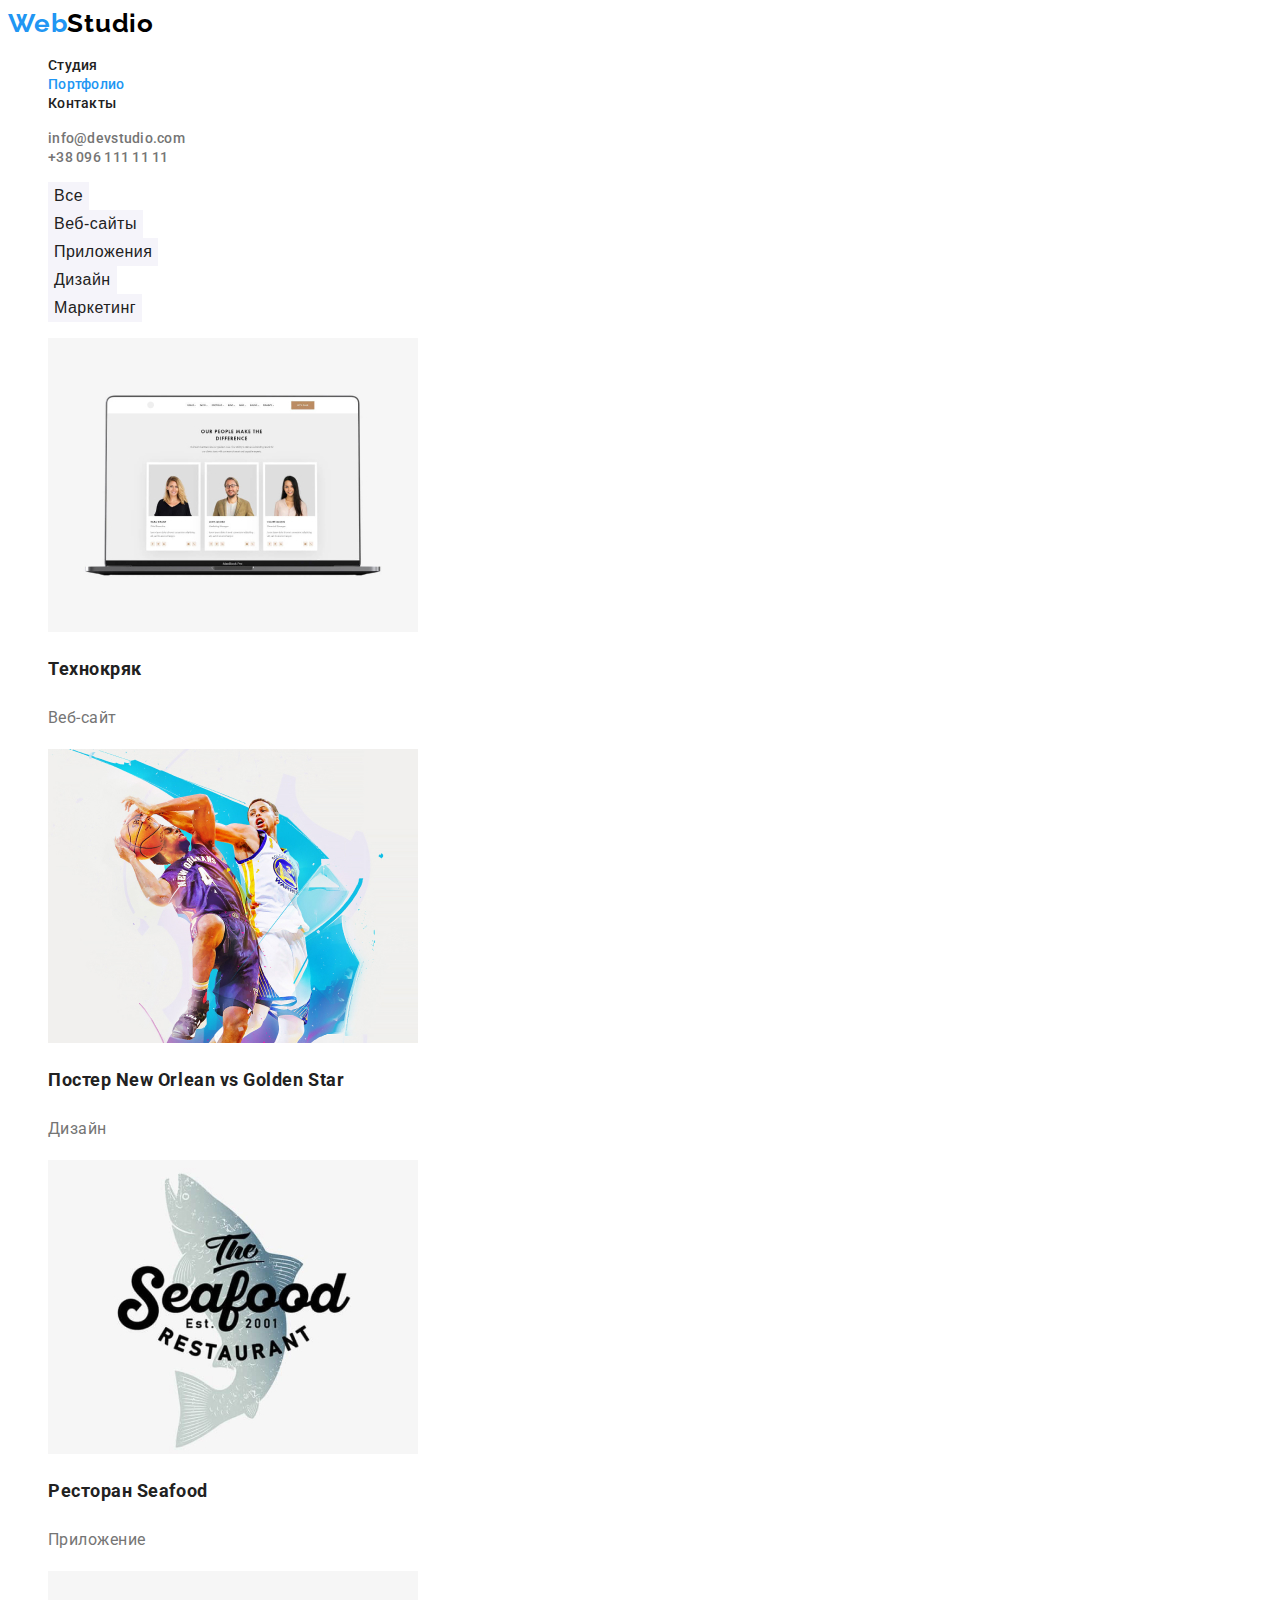
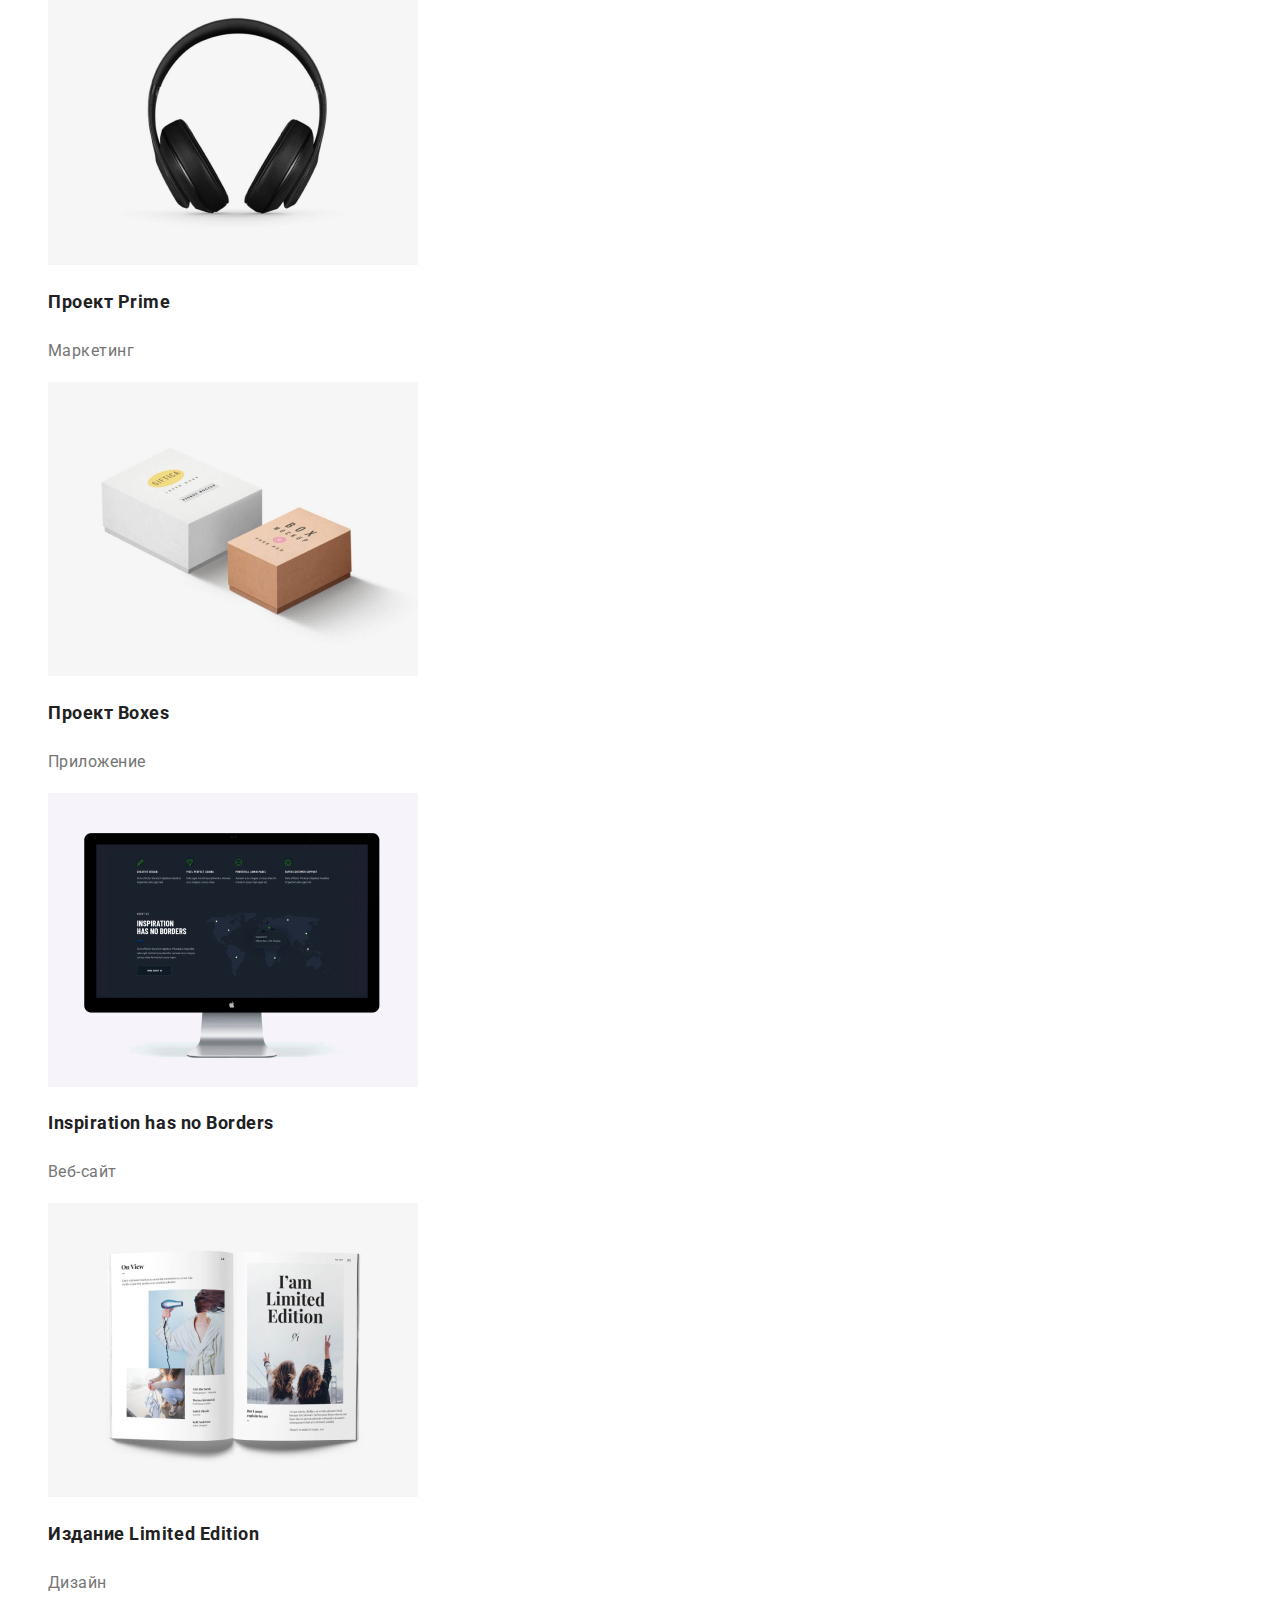
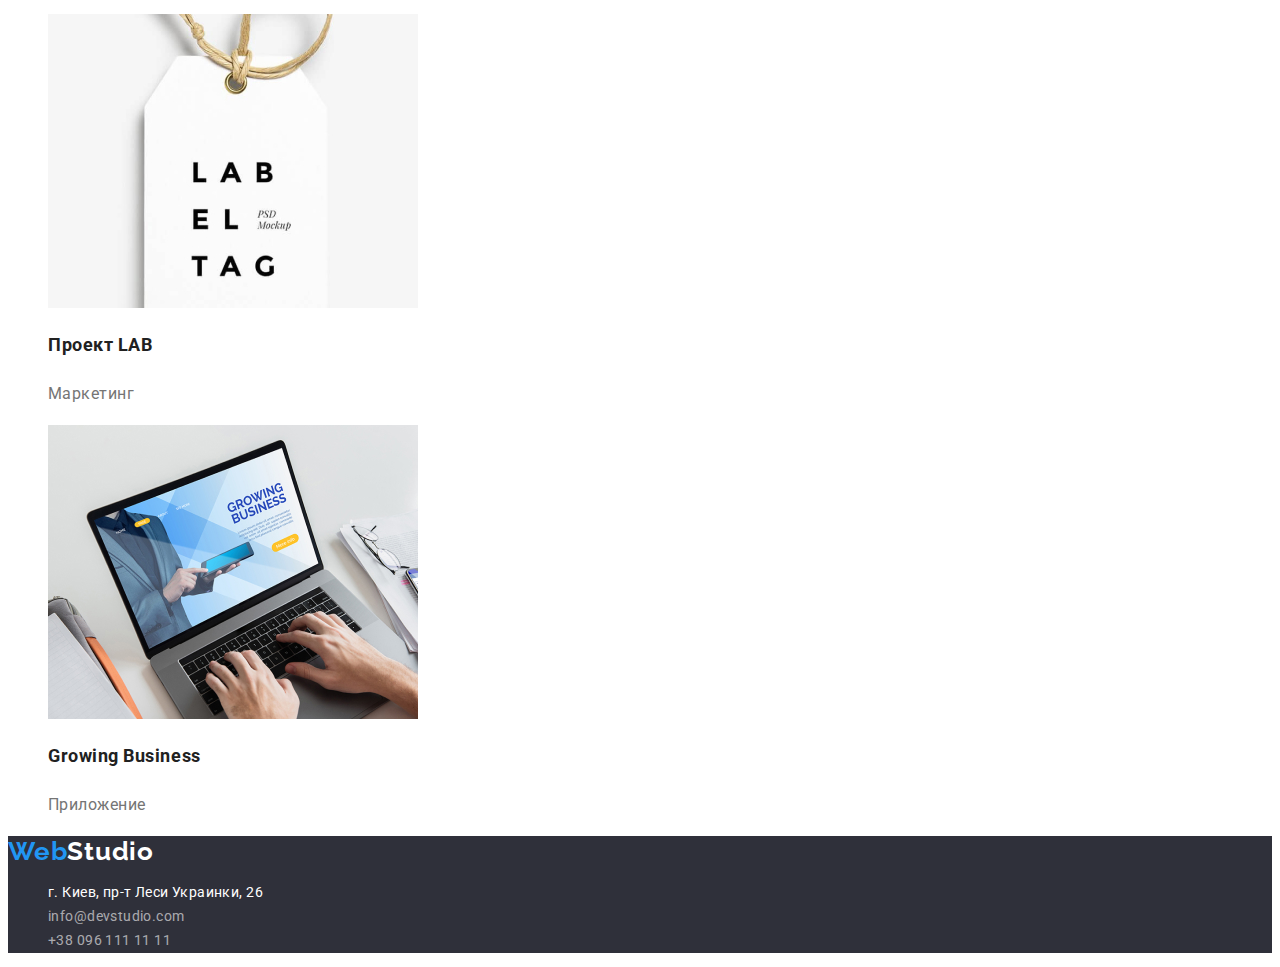
==== portfolio.html @ 3ea31f71 "copy hw-02 files" ====
<!DOCTYPE html>
<html lang="ru">

<head>
    <meta charset="UTF-8">
    <meta http-equiv="X-UA-Compatible" content="IE=edge">
    <meta name="viewport" content="width=device-width, initial-scale=1.0">
    <title>Вебстудия</title>
    <link rel="stylesheet" href="https://cdnjs.cloudflare.com/ajax/libs/modern-normalize/1.0.0/modern-normalize.css"
        integrity="sha512-Zx6MlUMKSVJoQ+83OwhdILe8cSEsCzfqThJd7J/VA2UrK6Ctj85p+xzqfyuNXE5B1k25uUdmJ2OzItbBy9GHAQ=="
        crossorigin="anonymous" />
    <link rel="preconnect" href="https://fonts.gstatic.com">
    <link href="https://fonts.googleapis.com/css2?family=Raleway:wght@700&family=Roboto:wght@400;500;700;900&display=swap"
        rel="stylesheet">
    <link rel="stylesheet" href="./CSS/styles.css">
</head>
<body>
    <header class="header">
        <nav class="menu">
            <a class="link logo" href="index.html"><span class="logo-web-part">Web</span>Studio</a>
            <ul class="navigation-list list">
                <li>
                    <a class="navigation-item link" href="./index.html">Студия</a>
                </li>
                <li>
                    <a class="active-navigation-item navigation-item link" href="./portfolio.html">Портфолио</a>
                </li>
                <li>
                    <a class="navigation-item link" href="">Контакты</a>
                </li>
            </ul>
        </nav>
        <ul class="list">
            <li><a class="header-contacts link" href="mailto:info@devstudio.com">info@devstudio.com</a></li>
            <li><a class="header-contacts link" href="tel:+380961111111">+38 096 111 11 11</a></li>
        </ul>
    </header>
    <main>
        <!-- PORTFOLIO -->
        <section>
            <h1 class="portfolio" hidden>Портфолио</h1>
            <ul class="list">
                <li>
                    <button class="portfolio-btn" type="button">Все</button>
                </li>
                <li>
                    <button class="portfolio-btn" type="button">Веб-сайты</button>
                </li>
                <li>
                    <button class="portfolio-btn" type="button">Приложения</button>
                </li>
                <li>
                    <button class="portfolio-btn" type="button">Дизайн</button>
                </li>
                <li>
                    <button class="portfolio-btn" type="button">Маркетинг</button>
                </li>
            </ul>
            <ul class="list">
                <li>
                    <img src="./images/portfolio/portfolio-1.jpg" alt="Ноутбук" width="370" height="294">
                    <h2 class="portfolio-item">Технокряк</h2>
                    <p class="portfolio-subtitle">Веб-сайт</p>
                </li>
                <li>
                    <img src="./images/portfolio/portfolio-2.jpg" alt="Баскетболисты на постере" width="370" height="294">
                    <h2 class="portfolio-item">Постер New Orlean vs Golden Star</h2>
                    <p class="portfolio-subtitle">Дизайн</p>
                </li>
                <li>
                    <img src="./images/portfolio/portfolio-3.jpg" alt="Логотип ресторана" width="370" height="294">
                    <h2 class="portfolio-item">Ресторан Seafood</h2>
                    <p class="portfolio-subtitle">Приложение</p>
                </li>
                <li>
                    <img src="./images/portfolio/portfolio-4.jpg" alt="Наушники" width="370" height="294">
                    <h2 class="portfolio-item">Проект Prime</h2>
                    <p class="portfolio-subtitle">Маркетинг</p>
                </li>
                <li>
                    <img src="./images/portfolio/portfolio-5.jpg" alt="2 коробки" width="370" height="294">
                    <h2 class="portfolio-item">Проект Boxes</h2>
                    <p class="portfolio-subtitle">Приложение</p>
                </li>
                <li>
                    <img src="./images/portfolio/portfolio-6.jpg" alt="Монитор" width="370" height="294">
                    <h2 class="portfolio-item">Inspiration has no Borders</h2>
                    <p class="portfolio-subtitle">Веб-сайт</p>
                </li>
                <li>
                    <img src="./images/portfolio/portfolio-7.jpg" alt="Разворот книги" width="370" height="294">
                    <h2 class="portfolio-item">Издание Limited Edition</h2>
                    <p class="portfolio-subtitle">Дизайн</p>
                </li>
                <li>
                    <img src="./images/portfolio/portfolio-8.jpg" alt="бирка на веревке" width="370" height="294">
                    <h2 class="portfolio-item">Проект LAB</h2>
                    <p class="portfolio-subtitle">Маркетинг</p>
                </li>
                <li>
                    <img src="./images/portfolio/portfolio-9.jpg" alt="работа за ноутбуком" width="370" height="294">
                    <h2 class="portfolio-item">Growing Business</h2>
                    <p class="portfolio-subtitle">Приложение</p>
            </ul>
        </section>
    </main>
    <footer class="footer">
        <a class="link logo logo-footer" href="index.html"><span class="logo-web-part">Web</span>Studio</a>
        <address class="address">
            <ul class="list">
                <li>
                    <a class="link address" href="https://goo.gl/maps/49gHyc8vdsA3i8d18" rel="noopener noreferrer">г. Киев,
                        пр-т Леси Украинки, 26</a>
                </li>
                <li>
                    <a class="link footer-contacts" href="mailto:info@devstudio.com">info@devstudio.com</a>
                </li>
                <li>
                    <a class="link footer-contacts" href="tel:+380961111111">+38 096 111 11 11</a>
                </li>
            </ul>
        </address>
    </footer>
</body>
</html>
---- CSS/styles.css ----
:root {
  --main-font: 'Roboto', sans-serif;
  --main-color: #212121;
  --secondary-color: #757575;
  --accent-color: #2196f3;
  --accent-button: #188ce8;
  --white: #ffffff;
  --background-light-color: #f5f4fa;
  --background-dark-color: #2f303a;
  --black: #000000;
}

body {
  font-family: var(--main-font);
  color: var(--main-color);
  background-color: var(-white);
}

.link {
  text-decoration: none;
}

.list {
  list-style: none;
}

/* ================COMPONENTS============= */

.logo {
  font-family: 'Raleway', sans-serif;
  font-weight: 700;
  font-size: 26px;
  line-height: 1.19;
  color: var(--black);
  letter-spacing: 0.03em;
}

.logo-footer {
  color: var(--white);
}

.logo-web-part {
  color: var(--accent-color);
}

.title {
  font-weight: 700;
  font-size: 36px;
  line-height: 1.17;
  letter-spacing: 0.03em;
}
/* ================END COMPONENTS============= */

/* ================HEADER============= */

.navigation-item {
  font-weight: 500;
  font-size: 14px;
  line-height: 1.14;
  letter-spacing: 0.02em;
  color: var(--main-color);
}

.navigation-item:hover {
  color: var(--accent-color);
}
.navigation-item:focus {
  color: var(--accent-color);
}

.active-navigation-item {
  color: var(--accent-color);
}

.header-contacts {
  font-weight: 500;
  font-size: 14px;
  line-height: 1.14;
  letter-spacing: 0.02em;
  color: var(--secondary-color);
}
.header-contacts:hover {
  color: var(--accent-color);
}
.header-contacts:focus {
  color: var(--accent-color);
}

.header {
  background-color: var(--white);
}
/* ================END HEADER============= */

/* ================HERO============= */
.main-title {
  font-weight: 900;
  font-size: 44px;
  line-height: 1.36;
  letter-spacing: 0.06em;
  text-transform: uppercase;
  color: var(--white);
}
.modal-btn {
  background-color: var(--accent-color);
  font-weight: 700;
  font-size: 16px;
  line-height: 1.87;
  align-items: center;
  text-align: center;
  letter-spacing: 0.06em;
  color: var(--white);
  font-family: inherit;
  border: 0;
}

.modal-btn:hover {
  background-color: var(--accent-button);
  cursor: pointer;
}
.modal-btn:focus {
  background-color: var(--accent-button);
}

.hero {
  background-color: var(--background-dark-color);
}
/* ================END HERO============= */

/* ================ABOUT============= */
.about-list-item {
  font-weight: 700;
  font-size: 14px;
  line-height: 1.14;
  letter-spacing: 0.03em;
  text-transform: uppercase;
}
.about-list-text {
  font-weight: 400;
  font-size: 14px;
  line-height: 1.71;
  letter-spacing: 0.03em;
  color: var(--secondary-color);
}
/* ================END ABOUT============= */

/* ================TEAM============= */
.team-members {
  font-weight: 500;
  font-size: 16px;
  line-height: 1.19;
  letter-spacing: 0.03em;
}

.member-porofession {
  font-weight: 400;
  font-size: 16px;
  line-height: 1.19;
  letter-spacing: 0.03em;
  color: var(--secondary-color);
}
.team {
  background-color: var(--background-light-color);
}
/* ================END TEAM============= */

/* ================FOOTER============= */

.address {
  font-style: normal;
  font-weight: 400;
  font-size: 14px;
  line-height: 1.71;
  letter-spacing: 0.03em;
  color: var(--white);
}
.address:hover {
  color: var(--accent-color);
}
.address:focus {
  color: var(--accent-color);
}

.footer-contacts {
  font-weight: 400;
  font-size: 14px;
  line-height: 1.71;
  letter-spacing: 0.03em;
  color: rgba(255, 255, 255, 0.6);
}
.footer-contacts:hover {
  color: var(--accent-color);
}
.footer-contacts:focus {
  color: var(--accent-color);
}
.footer {
  background-color: var(--background-dark-color);
}

/* ================END FOOTER============= */

/* *************** portfolio.html **************** */

/* ================PORTFOLIO============= */
.portfolio-btn {
  font-weight: 500;
  font-size: 16px;
  line-height: 1.63;
  text-align: center;
  letter-spacing: 0.03em;
  color: var(--main-color);
  border: 0;
  background-color: var(--background-light-color);
}

.portfolio-btn:hover {
  color: var(--white);
  cursor: pointer;
  background-color: var(--accent-color);
}
.portfolio-btn:focus {
  color: var(--white);
  cursor: pointer;
  background-color: var(--accent-color);
}

.portfolio-item {
  font-weight: 700;
  font-size: 18px;
  line-height: 2;
  letter-spacing: 0.03em;
}

.portfolio-subtitle {
  font-size: 16px;
  line-height: 1.87;
  letter-spacing: 0.03em;
  color: var(--secondary-color);
}
/* ================END PORTFOLIO============= */ ;
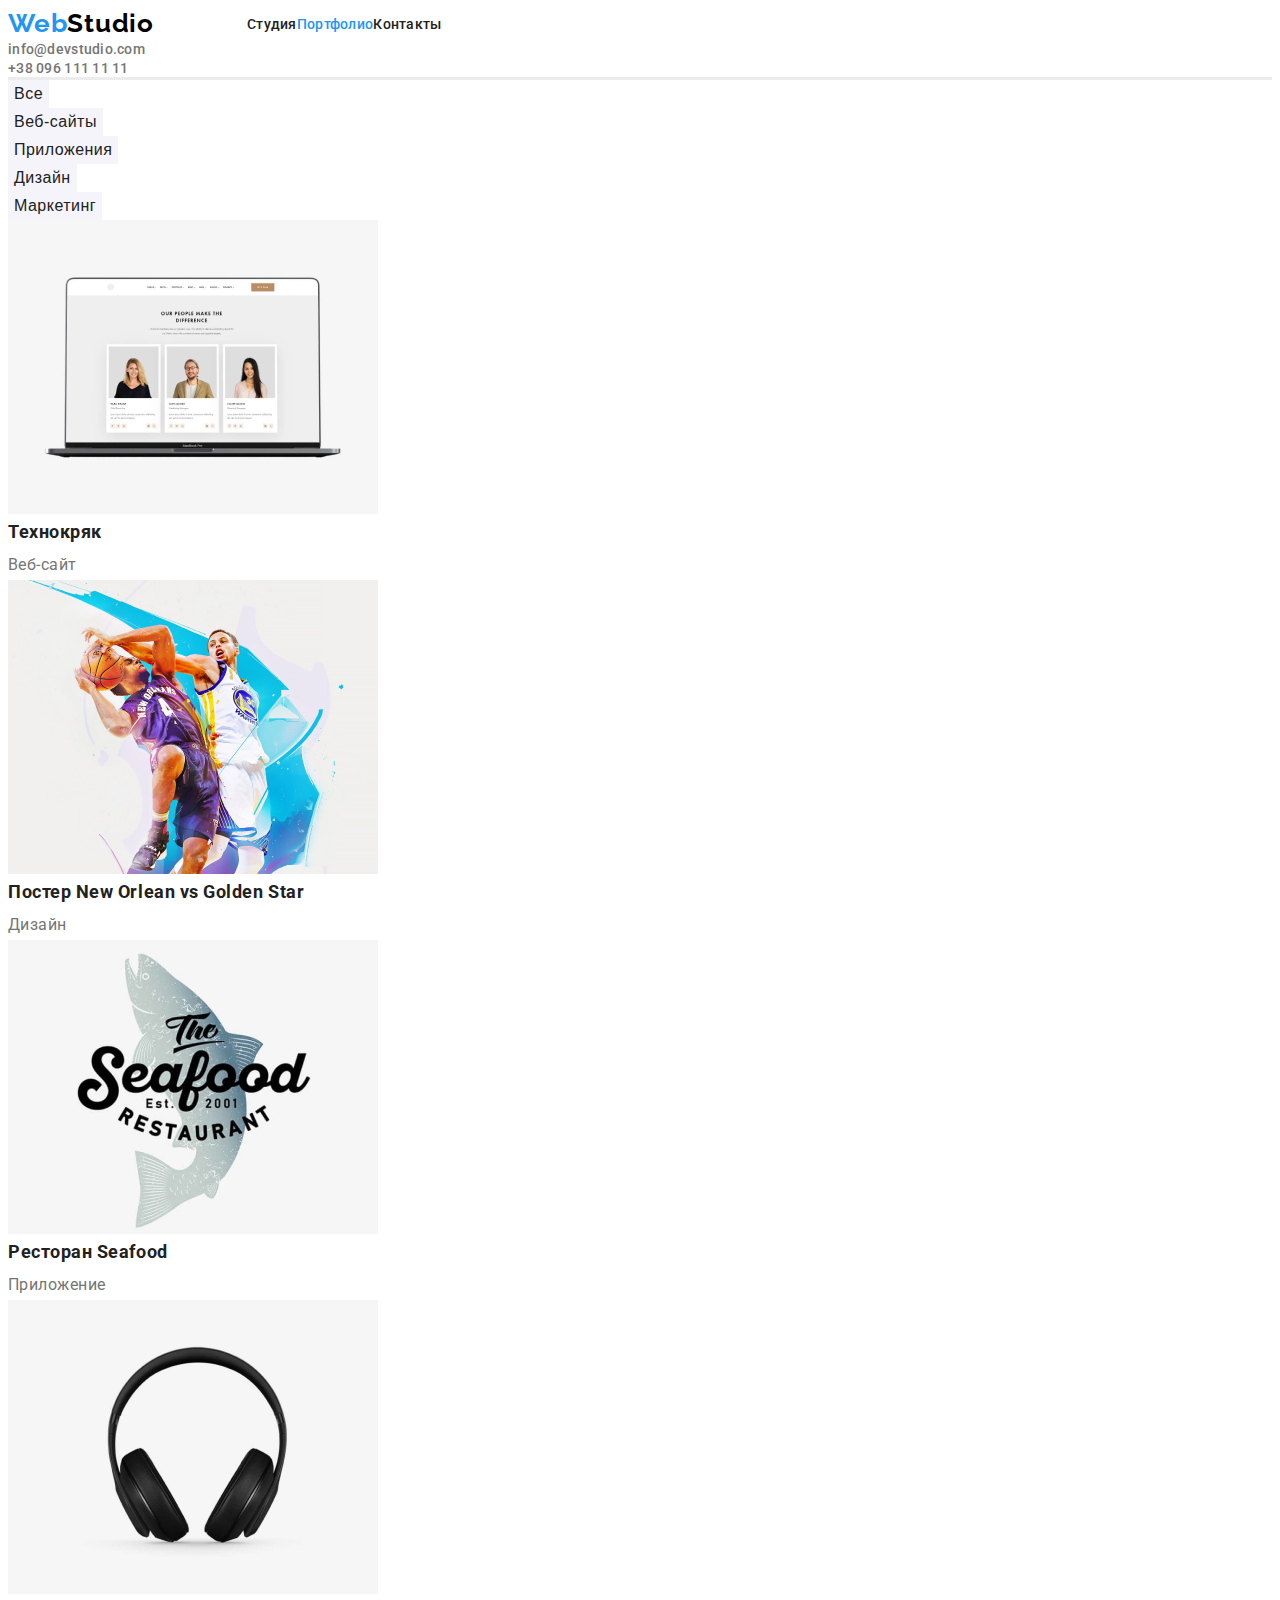
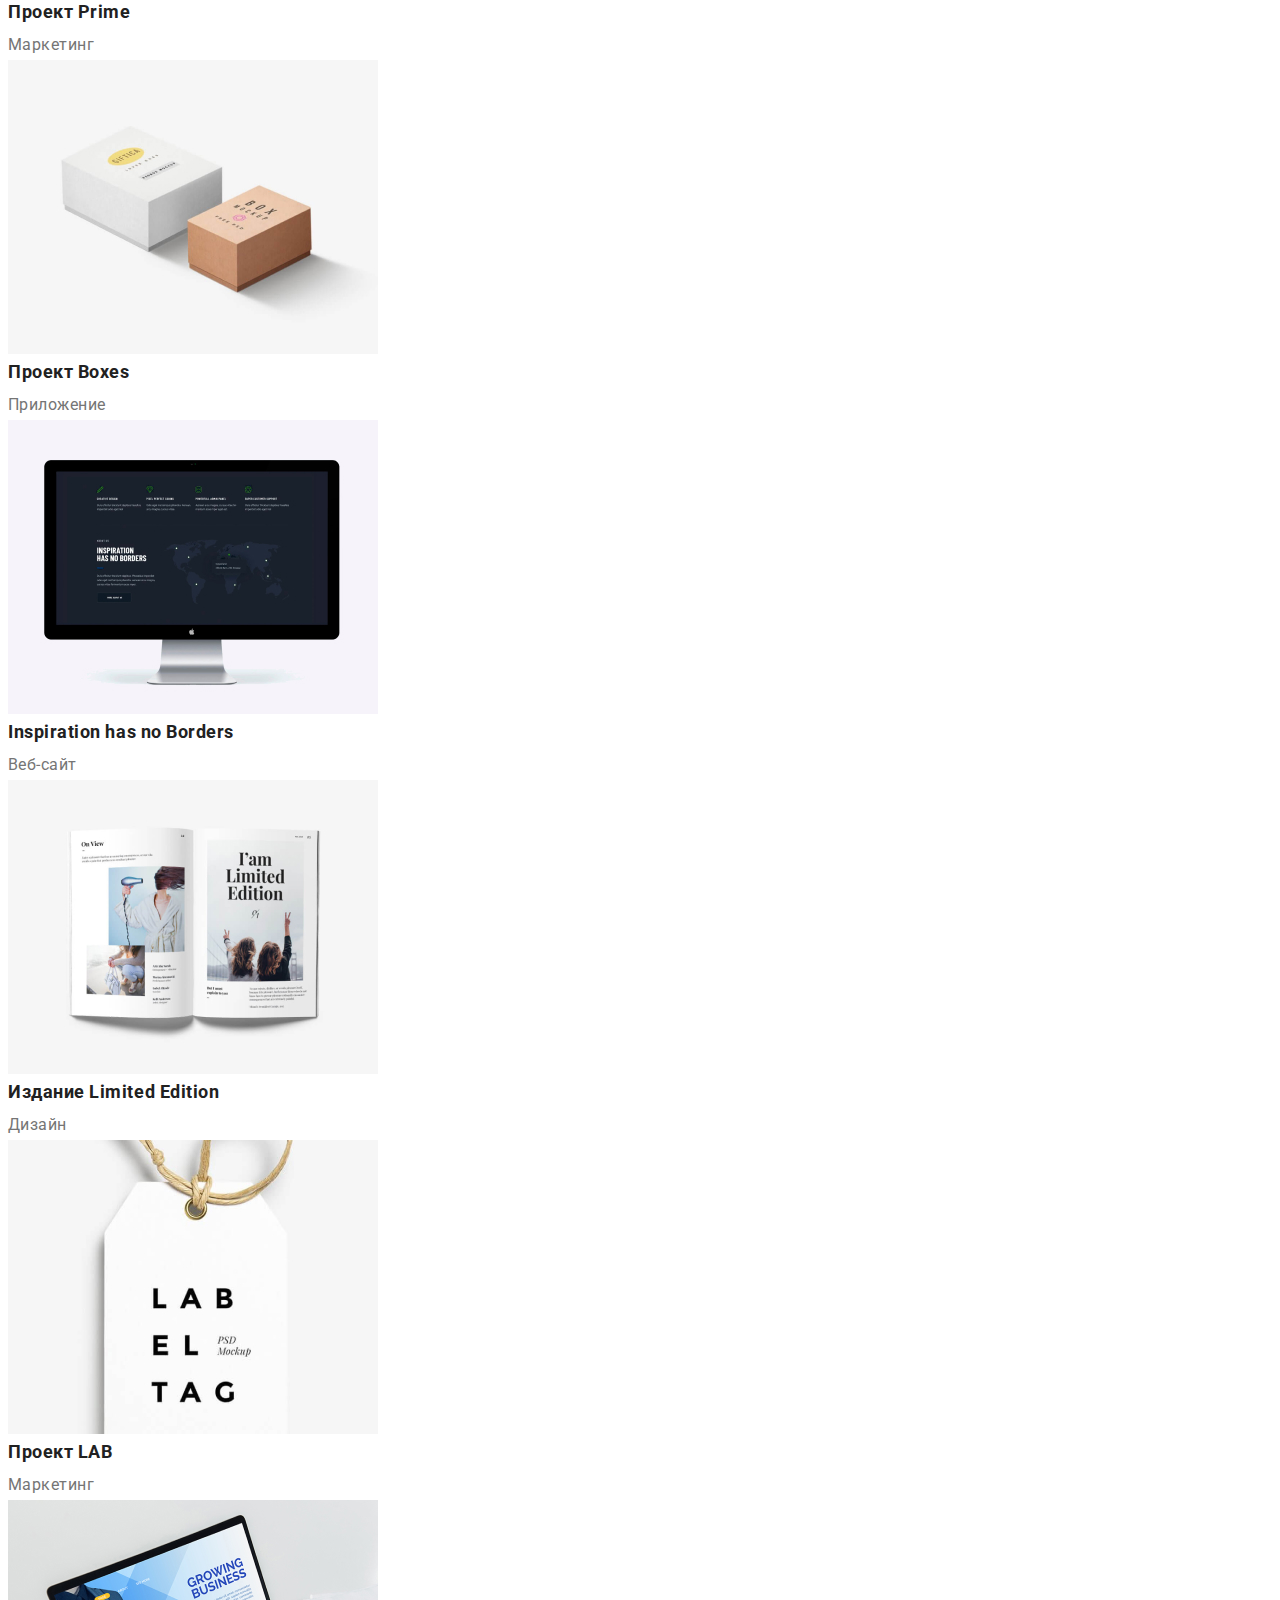
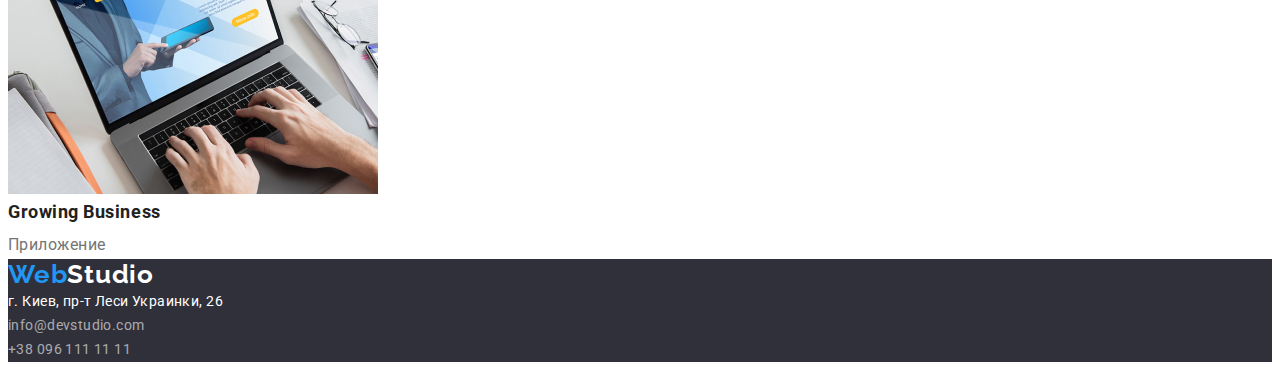
==== commit 27784999: "done 3 sections" ====
--- a/portfolio.html
+++ b/portfolio.html
@@ -20,13 +20,13 @@
             <a class="link logo" href="index.html"><span class="logo-web-part">Web</span>Studio</a>
             <ul class="navigation-list list">
                 <li>
-                    <a class="navigation-item link" href="./index.html">Студия</a>
+                    <a class="navigation-link link" href="./index.html">Студия</a>
                 </li>
                 <li>
-                    <a class="active-navigation-item navigation-item link" href="./portfolio.html">Портфолио</a>
+                    <a class="active-navigation-link navigation-link link" href="./portfolio.html">Портфолио</a>
                 </li>
                 <li>
-                    <a class="navigation-item link" href="">Контакты</a>
+                    <a class="navigation-link link" href="">Контакты</a>
                 </li>
             </ul>
         </nav>
--- a/CSS/styles.css
+++ b/CSS/styles.css
@@ -1,3 +1,34 @@
+p,
+h1,
+h2,
+h3,
+h4,
+h5,
+h6 {
+  margin: 0;
+}
+
+ul,
+ol {
+  padding: 0;
+  margin: 0;
+}
+
+img {
+  display: block;
+}
+
+.visually-hidden {
+  position: absolute;
+  width: 1px;
+  height: 1px;
+  margin: -1px;
+  padding: 0;
+  overflow: hidden;
+  border: 0;
+  clip: rect(0 0 0 0);
+}
+
 :root {
   --main-font: 'Roboto', sans-serif;
   --main-color: #212121;
@@ -16,6 +47,11 @@
   background-color: var(-white);
 }
 
+*::before,
+*::after {
+  box-sizing: border-box;
+}
+
 .link {
   text-decoration: none;
 }
@@ -48,12 +84,49 @@
   font-size: 36px;
   line-height: 1.17;
   letter-spacing: 0.03em;
+  margin: 0 auto;
+}
+
+.container {
+  width: 1200px;
+  margin: 0 auto;
+  padding: 0 15px;
+}
+
+.section {
+  padding: 94px 0px;
+}
+.section + .what-we-do {
+  padding-top: 0;
 }
 /* ================END COMPONENTS============= */
 
 /* ================HEADER============= */
-
-.navigation-item {
+.header {
+  background-color: var(--white);
+  border-bottom: #ececec solid;
+}
+.header .container {
+  display: flex;
+  align-items: center;
+  padding-top: 24px;
+  padding-bottom: 25px;
+}
+
+.header .logo {
+  margin-right: 93px;
+}
+
+.menu {
+  display: flex;
+  align-items: center;
+}
+
+.navigation-list {
+  display: flex;
+}
+
+.navigation-link {
   font-weight: 500;
   font-size: 14px;
   line-height: 1.14;
@@ -61,15 +134,28 @@
   color: var(--main-color);
 }
 
-.navigation-item:hover {
-  color: var(--accent-color);
-}
-.navigation-item:focus {
-  color: var(--accent-color);
-}
-
-.active-navigation-item {
-  color: var(--accent-color);
+.navigation-item:not(:last-child) {
+  margin-right: 50px;
+}
+
+.navigation-link:hover {
+  color: var(--accent-color);
+}
+.navigation-link:focus {
+  color: var(--accent-color);
+}
+
+.active-navigation-link {
+  color: var(--accent-color);
+}
+
+.contact-list {
+  display: flex;
+  margin-left: auto;
+}
+
+.header-contact:not(:last-child) {
+  margin-right: 50px;
 }
 
 .header-contacts {
@@ -79,19 +165,24 @@
   letter-spacing: 0.02em;
   color: var(--secondary-color);
 }
+
 .header-contacts:hover {
   color: var(--accent-color);
 }
+
 .header-contacts:focus {
   color: var(--accent-color);
 }
 
-.header {
-  background-color: var(--white);
-}
 /* ================END HEADER============= */
 
 /* ================HERO============= */
+.hero {
+  background-color: var(--background-dark-color);
+  padding-top: 200px;
+  padding-bottom: 200px;
+}
+
 .main-title {
   font-weight: 900;
   font-size: 44px;
@@ -99,8 +190,12 @@
   letter-spacing: 0.06em;
   text-transform: uppercase;
   color: var(--white);
+  width: 696px;
+  text-align: center;
+  margin: 0 auto;
 }
 .modal-btn {
+  display: block;
   background-color: var(--accent-color);
   font-weight: 700;
   font-size: 16px;
@@ -111,6 +206,11 @@
   color: var(--white);
   font-family: inherit;
   border: 0;
+  border-radius: 4px;
+  margin-top: 30px;
+  min-width: 200px;
+  padding: 10px 32px;
+  margin: 30px auto 0;
 }
 
 .modal-btn:hover {
@@ -121,18 +221,27 @@
   background-color: var(--accent-button);
 }
 
-.hero {
-  background-color: var(--background-dark-color);
-}
 /* ================END HERO============= */
 
 /* ================ABOUT============= */
+.about-list {
+  display: flex;
+}
+
+.about-element {
+  width: 270px;
+}
+.about-element:not(:last-child) {
+  margin-right: 30px;
+}
+
 .about-list-item {
   font-weight: 700;
   font-size: 14px;
   line-height: 1.14;
   letter-spacing: 0.03em;
   text-transform: uppercase;
+  margin-bottom: 10px;
 }
 .about-list-text {
   font-weight: 400;
@@ -141,6 +250,7 @@
   letter-spacing: 0.03em;
   color: var(--secondary-color);
 }
+
 /* ================END ABOUT============= */
 
 /* ================TEAM============= */
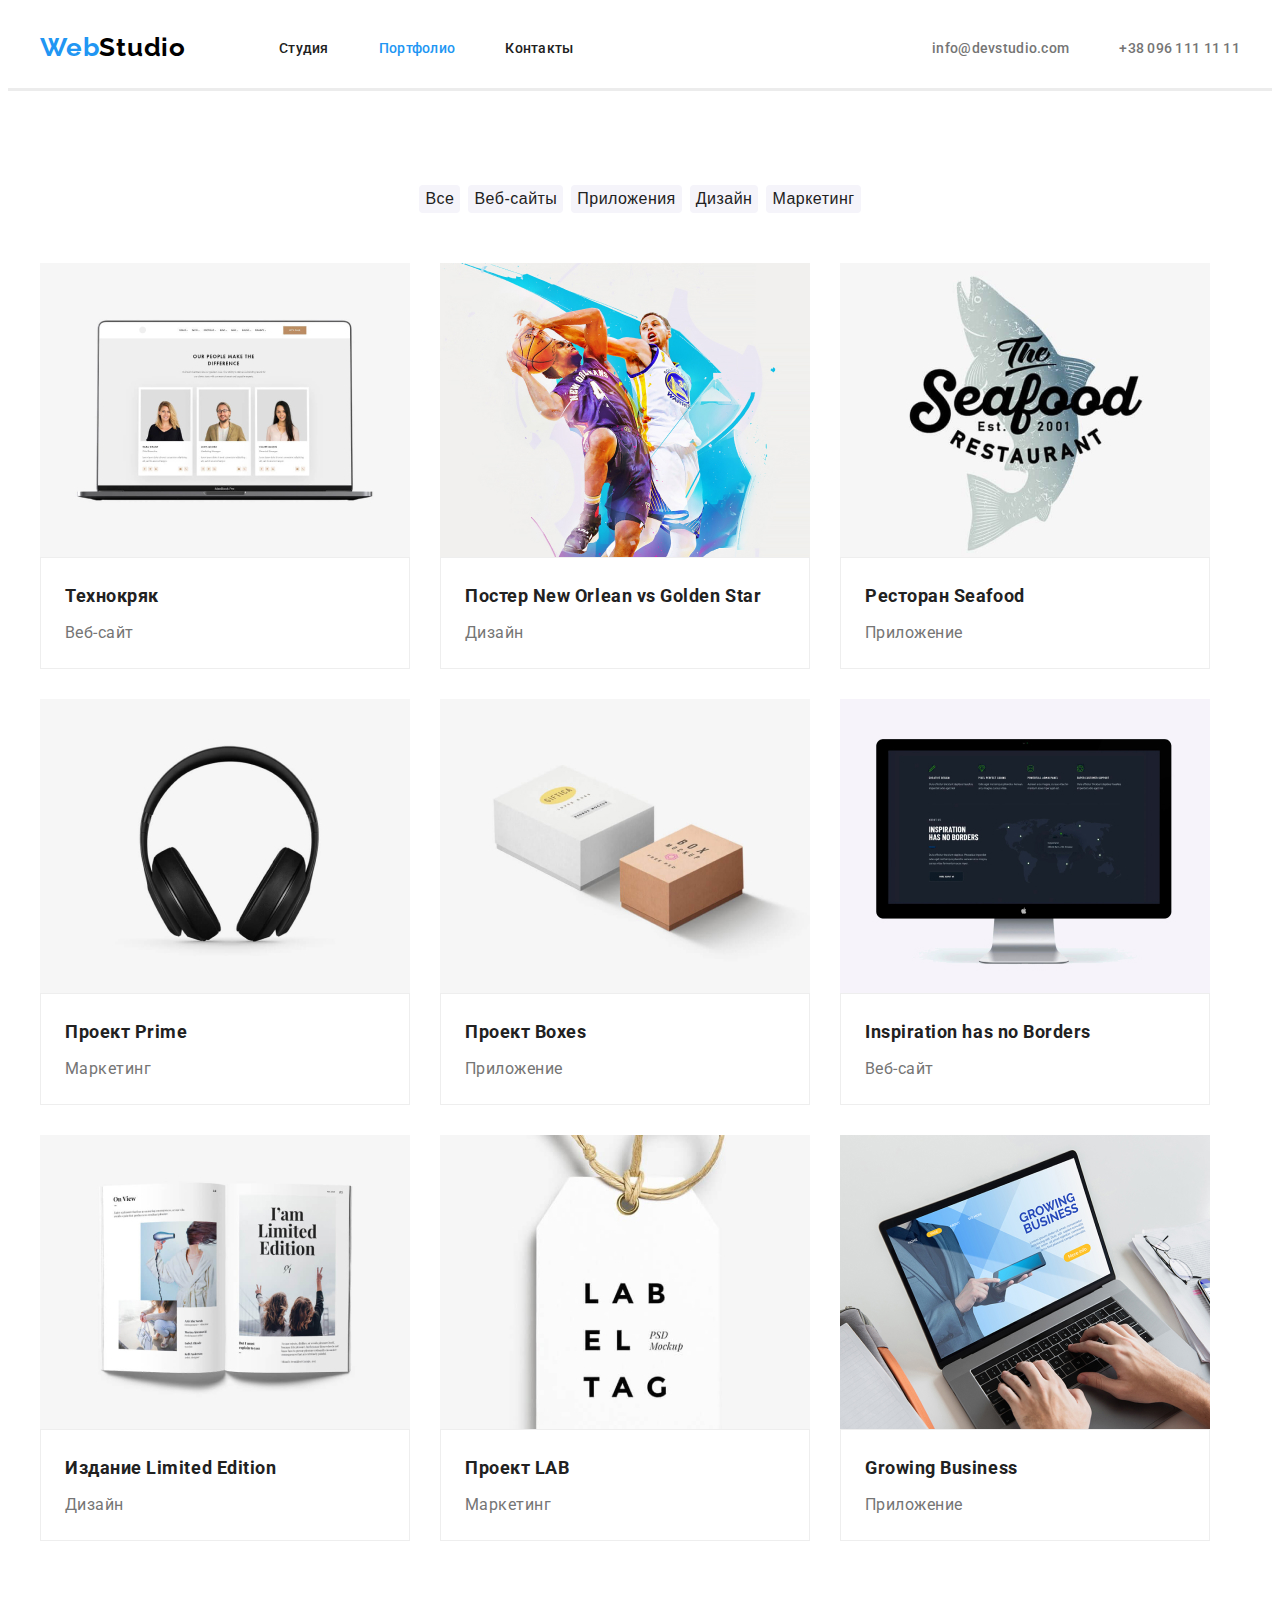
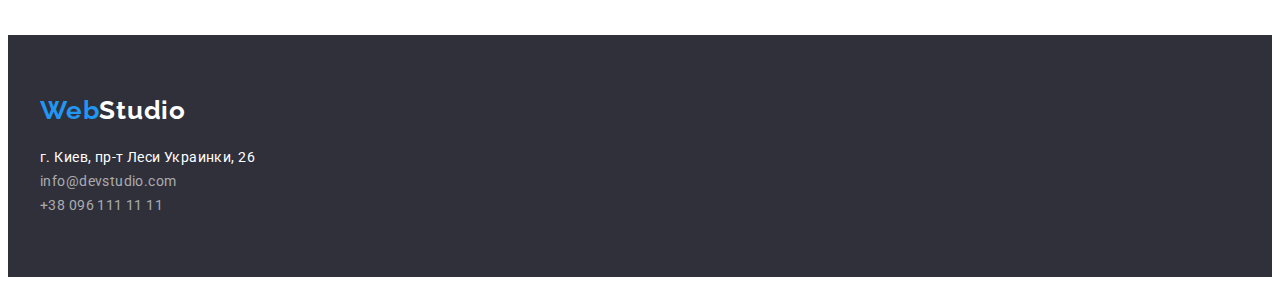
==== commit 0585a3f0: "hw-03 done" ====
--- a/portfolio.html
+++ b/portfolio.html
@@ -16,110 +16,137 @@
 </head>
 <body>
     <header class="header">
-        <nav class="menu">
-            <a class="link logo" href="index.html"><span class="logo-web-part">Web</span>Studio</a>
-            <ul class="navigation-list list">
-                <li>
-                    <a class="navigation-link link" href="./index.html">Студия</a>
-                </li>
-                <li>
-                    <a class="active-navigation-link navigation-link link" href="./portfolio.html">Портфолио</a>
-                </li>
-                <li>
-                    <a class="navigation-link link" href="">Контакты</a>
+        <div class="container">
+            <nav class="menu">
+                <a class="link logo" href="index.html"><span class="logo-web-part">Web</span>Studio</a>
+                <ul class="navigation-list list">
+                    <li class="navigation-item">
+                        <a class="navigation-link link" href="./index.html">Студия</a>
+                    </li>
+                    <li class="navigation-item">
+                        <a class="active-navigation-link navigation-link link" href="./portfolio.html">Портфолио</a>
+                    </li>
+                    <li class="navigation-item">
+                        <a class="navigation-link link" href="">Контакты</a>
+                    </li>
+                </ul>
+            </nav>
+            <ul class="contact-list list">
+                <li class="header-contact"><a class="header-contacts link"
+                        href="mailto:info@devstudio.com">info@devstudio.com</a></li>
+                <li class="header-contact"><a class="header-contacts link" href="tel:+380961111111">+38 096 111 11 11</a>
                 </li>
             </ul>
-        </nav>
-        <ul class="list">
-            <li><a class="header-contacts link" href="mailto:info@devstudio.com">info@devstudio.com</a></li>
-            <li><a class="header-contacts link" href="tel:+380961111111">+38 096 111 11 11</a></li>
-        </ul>
+        </div>
     </header>
     <main>
         <!-- PORTFOLIO -->
-        <section>
-            <h1 class="portfolio" hidden>Портфолио</h1>
-            <ul class="list">
-                <li>
-                    <button class="portfolio-btn" type="button">Все</button>
-                </li>
-                <li>
-                    <button class="portfolio-btn" type="button">Веб-сайты</button>
-                </li>
-                <li>
-                    <button class="portfolio-btn" type="button">Приложения</button>
-                </li>
-                <li>
-                    <button class="portfolio-btn" type="button">Дизайн</button>
-                </li>
-                <li>
-                    <button class="portfolio-btn" type="button">Маркетинг</button>
-                </li>
-            </ul>
-            <ul class="list">
-                <li>
-                    <img src="./images/portfolio/portfolio-1.jpg" alt="Ноутбук" width="370" height="294">
-                    <h2 class="portfolio-item">Технокряк</h2>
-                    <p class="portfolio-subtitle">Веб-сайт</p>
-                </li>
-                <li>
-                    <img src="./images/portfolio/portfolio-2.jpg" alt="Баскетболисты на постере" width="370" height="294">
-                    <h2 class="portfolio-item">Постер New Orlean vs Golden Star</h2>
-                    <p class="portfolio-subtitle">Дизайн</p>
-                </li>
-                <li>
-                    <img src="./images/portfolio/portfolio-3.jpg" alt="Логотип ресторана" width="370" height="294">
-                    <h2 class="portfolio-item">Ресторан Seafood</h2>
-                    <p class="portfolio-subtitle">Приложение</p>
-                </li>
-                <li>
-                    <img src="./images/portfolio/portfolio-4.jpg" alt="Наушники" width="370" height="294">
-                    <h2 class="portfolio-item">Проект Prime</h2>
-                    <p class="portfolio-subtitle">Маркетинг</p>
-                </li>
-                <li>
-                    <img src="./images/portfolio/portfolio-5.jpg" alt="2 коробки" width="370" height="294">
-                    <h2 class="portfolio-item">Проект Boxes</h2>
-                    <p class="portfolio-subtitle">Приложение</p>
-                </li>
-                <li>
-                    <img src="./images/portfolio/portfolio-6.jpg" alt="Монитор" width="370" height="294">
-                    <h2 class="portfolio-item">Inspiration has no Borders</h2>
-                    <p class="portfolio-subtitle">Веб-сайт</p>
-                </li>
-                <li>
-                    <img src="./images/portfolio/portfolio-7.jpg" alt="Разворот книги" width="370" height="294">
-                    <h2 class="portfolio-item">Издание Limited Edition</h2>
-                    <p class="portfolio-subtitle">Дизайн</p>
-                </li>
-                <li>
-                    <img src="./images/portfolio/portfolio-8.jpg" alt="бирка на веревке" width="370" height="294">
-                    <h2 class="portfolio-item">Проект LAB</h2>
-                    <p class="portfolio-subtitle">Маркетинг</p>
-                </li>
-                <li>
-                    <img src="./images/portfolio/portfolio-9.jpg" alt="работа за ноутбуком" width="370" height="294">
-                    <h2 class="portfolio-item">Growing Business</h2>
-                    <p class="portfolio-subtitle">Приложение</p>
-            </ul>
+        <section class="section">
+            <div class="container">
+                <h1 class="portfolio visually-hidden">Портфолио</h1>
+                <ul class="portfolio-btn-list list">
+                    <li class="portfolio-btn-list-item">
+                        <button class="portfolio-btn" type="button">Все</button>
+                    </li>
+                    <li class="portfolio-btn-list-item">
+                        <button class="portfolio-btn" type="button">Веб-сайты</button>
+                    </li>
+                    <li class="portfolio-btn-list-item">
+                        <button class="portfolio-btn" type="button">Приложения</button>
+                    </li>
+                    <li class="portfolio-btn-list-item">
+                        <button class="portfolio-btn" type="button">Дизайн</button>
+                    </li>
+                    <li class="portfolio-btn-list-item">
+                        <button class="portfolio-btn" type="button">Маркетинг</button>
+                    </li>
+                </ul>
+                <ul class="portfolio-list list">
+                    <li class="portfolio-list-item">
+                        <img src="./images/portfolio/portfolio-1.jpg" alt="Ноутбук" width="370" height="294">
+                        <div class="portfolio-subtitle-wrapper">
+                            <h2 class="portfolio-item">Технокряк</h2>
+                            <p class="portfolio-subtitle">Веб-сайт</p>
+                        </div>
+                    </li>
+                    <li class="portfolio-list-item">
+                        <img src="./images/portfolio/portfolio-2.jpg" alt="Баскетболисты на постере" width="370" height="294">
+                        <div class="portfolio-subtitle-wrapper">
+                            <h2 class="portfolio-item">Постер New Orlean vs Golden Star</h2>
+                            <p class="portfolio-subtitle">Дизайн</p>
+                        </div>
+                    </li>
+                    <li class="portfolio-list-item">
+                        <img src="./images/portfolio/portfolio-3.jpg" alt="Логотип ресторана" width="370" height="294">
+                        <div class="portfolio-subtitle-wrapper">
+                            <h2 class="portfolio-item">Ресторан Seafood</h2>
+                            <p class="portfolio-subtitle">Приложение</p>
+                        </div>
+                    </li>
+                    <li class="portfolio-list-item">
+                        <img src="./images/portfolio/portfolio-4.jpg" alt="Наушники" width="370" height="294">
+                        <div class="portfolio-subtitle-wrapper">
+                            <h2 class="portfolio-item">Проект Prime</h2>
+                            <p class="portfolio-subtitle">Маркетинг</p>
+                        </div>                
+                        </li>
+                    <li class="portfolio-list-item">
+                        <img src="./images/portfolio/portfolio-5.jpg" alt="2 коробки" width="370" height="294">
+                        <div class="portfolio-subtitle-wrapper">
+                            <h2 class="portfolio-item">Проект Boxes</h2>
+                            <p class="portfolio-subtitle">Приложение</p>
+                        </div>
+                    </li>
+                    <li class="portfolio-list-item">
+                        <img src="./images/portfolio/portfolio-6.jpg" alt="Монитор" width="370" height="294">
+                        <div class="portfolio-subtitle-wrapper">
+                            <h2 class="portfolio-item">Inspiration has no Borders</h2>
+                            <p class="portfolio-subtitle">Веб-сайт</p>
+                        </div>              
+                    </li>
+                    <li class="portfolio-list-item">
+                        <img src="./images/portfolio/portfolio-7.jpg" alt="Разворот книги" width="370" height="294">
+                        <div class="portfolio-subtitle-wrapper">
+                            <h2 class="portfolio-item">Издание Limited Edition</h2>
+                            <p class="portfolio-subtitle">Дизайн</p>
+                        </div>             
+                    </li>
+                    <li class="portfolio-list-item">
+                        <img src="./images/portfolio/portfolio-8.jpg" alt="бирка на веревке" width="370" height="294">
+                        <div class="portfolio-subtitle-wrapper">
+                            <h2 class="portfolio-item">Проект LAB</h2>
+                            <p class="portfolio-subtitle">Маркетинг</p>
+                        </div>                
+                        </li>
+                    <li class="portfolio-list-item">
+                        <img src="./images/portfolio/portfolio-9.jpg" alt="работа за ноутбуком" width="370" height="294">
+                        <div class="portfolio-subtitle-wrapper">
+                            <h2 class="portfolio-item">Growing Business</h2>
+                            <p class="portfolio-subtitle">Приложение</p>
+                        </div>
+                    </li>
+                </ul>
+            </div>
         </section>
     </main>
     <footer class="footer">
-        <a class="link logo logo-footer" href="index.html"><span class="logo-web-part">Web</span>Studio</a>
-        <address class="address">
-            <ul class="list">
-                <li>
-                    <a class="link address" href="https://goo.gl/maps/49gHyc8vdsA3i8d18" rel="noopener noreferrer">г. Киев,
-                        пр-т Леси Украинки, 26</a>
-                </li>
-                <li>
-                    <a class="link footer-contacts" href="mailto:info@devstudio.com">info@devstudio.com</a>
-                </li>
-                <li>
-                    <a class="link footer-contacts" href="tel:+380961111111">+38 096 111 11 11</a>
-                </li>
-            </ul>
-        </address>
+        <div class="container">
+            <a class="link logo logo-footer" href="index.html"><span class="logo-web-part">Web</span>Studio</a>
+            <address class="address">
+                <ul class="list">
+                    <li>
+                        <a class="link address" href="https://goo.gl/maps/49gHyc8vdsA3i8d18" rel="noopener noreferrer">г.
+                            Киев, пр-т Леси Украинки, 26</a>
+                    </li>
+                    <li>
+                        <a class="link footer-contacts" href="mailto:info@devstudio.com">info@devstudio.com</a>
+                    </li>
+                    <li>
+                        <a class="link footer-contacts" href="tel:+380961111111">+38 096 111 11 11</a>
+                    </li>
+                </ul>
+            </address>
+        </div>
     </footer>
 </body>
 </html>--- a/CSS/styles.css
+++ b/CSS/styles.css
@@ -61,7 +61,6 @@
 }
 
 /* ================COMPONENTS============= */
-
 .logo {
   font-family: 'Raleway', sans-serif;
   font-weight: 700;
@@ -85,6 +84,8 @@
   line-height: 1.17;
   letter-spacing: 0.03em;
   margin: 0 auto;
+  margin-bottom: 50px;
+  text-align: center;
 }
 
 .container {
@@ -96,9 +97,7 @@
 .section {
   padding: 94px 0px;
 }
-.section + .what-we-do {
-  padding-top: 0;
-}
+
 /* ================END COMPONENTS============= */
 
 /* ================HEADER============= */
@@ -207,7 +206,6 @@
   font-family: inherit;
   border: 0;
   border-radius: 4px;
-  margin-top: 30px;
   min-width: 200px;
   padding: 10px 32px;
   margin: 30px auto 0;
@@ -253,12 +251,45 @@
 
 /* ================END ABOUT============= */
 
+/* ================WHAT WE DO============= */
+.section + .what-we-do {
+  padding-top: 0;
+}
+
+.we-do-list {
+  display: flex;
+  justify-content: space-between;
+}
+
+/* ================WHAT WE DO============= */
+
 /* ================TEAM============= */
+.team-list {
+  display: flex;
+  flex-wrap: wrap;
+  margin-left: -30px;
+  margin-top: -30px;
+}
+
+.team-member-card {
+  flex-basis: calc (100% / 4 - 30px);
+  margin-left: 30px;
+  margin-top: 30px;
+  background-color: var(--white);
+  border-radius: 0px 0px 4px 4px;
+  padding-bottom: 30px;
+  box-shadow: 0px 1px 3px rgba(0, 0, 0, 0.12), 0px 1px 1px rgba(0, 0, 0, 0.14),
+    0px 2px 1px rgba(0, 0, 0, 0.2);
+}
+
 .team-members {
   font-weight: 500;
   font-size: 16px;
   line-height: 1.19;
   letter-spacing: 0.03em;
+  text-align: center;
+
+  margin-top: 30px;
 }
 
 .member-porofession {
@@ -267,6 +298,9 @@
   line-height: 1.19;
   letter-spacing: 0.03em;
   color: var(--secondary-color);
+  text-align: center;
+
+  margin-top: 10px;
 }
 .team {
   background-color: var(--background-light-color);
@@ -274,6 +308,10 @@
 /* ================END TEAM============= */
 
 /* ================FOOTER============= */
+.footer {
+  padding-top: 60px;
+  padding-bottom: 60px;
+}
 
 .address {
   font-style: normal;
@@ -282,6 +320,7 @@
   line-height: 1.71;
   letter-spacing: 0.03em;
   color: var(--white);
+  margin-top: 20px;
 }
 .address:hover {
   color: var(--accent-color);
@@ -312,6 +351,12 @@
 /* *************** portfolio.html **************** */
 
 /* ================PORTFOLIO============= */
+.portfolio-btn-list {
+  display: flex;
+  justify-content: center;
+  margin-bottom: 50px;
+}
+
 .portfolio-btn {
   font-weight: 500;
   font-size: 16px;
@@ -321,6 +366,11 @@
   color: var(--main-color);
   border: 0;
   background-color: var(--background-light-color);
+  border-radius: 4px;
+}
+
+.portfolio-btn-list-item:not(:last-child) {
+  margin-right: 8px;
 }
 
 .portfolio-btn:hover {
@@ -332,6 +382,24 @@
   color: var(--white);
   cursor: pointer;
   background-color: var(--accent-color);
+}
+
+.portfolio-list {
+  display: flex;
+  flex-wrap: wrap;
+  margin-left: -30px;
+  margin-top: -30px;
+}
+
+.portfolio-list-item {
+  margin-left: 30px;
+  margin-top: 30px;
+  flex-basis: calc (100% / 3 - 30px);
+}
+
+.portfolio-subtitle-wrapper {
+  border: 1px solid #eeeeee;
+  padding: 20px 24px;
 }
 
 .portfolio-item {
@@ -339,6 +407,7 @@
   font-size: 18px;
   line-height: 2;
   letter-spacing: 0.03em;
+  margin-bottom: 4px;
 }
 
 .portfolio-subtitle {
